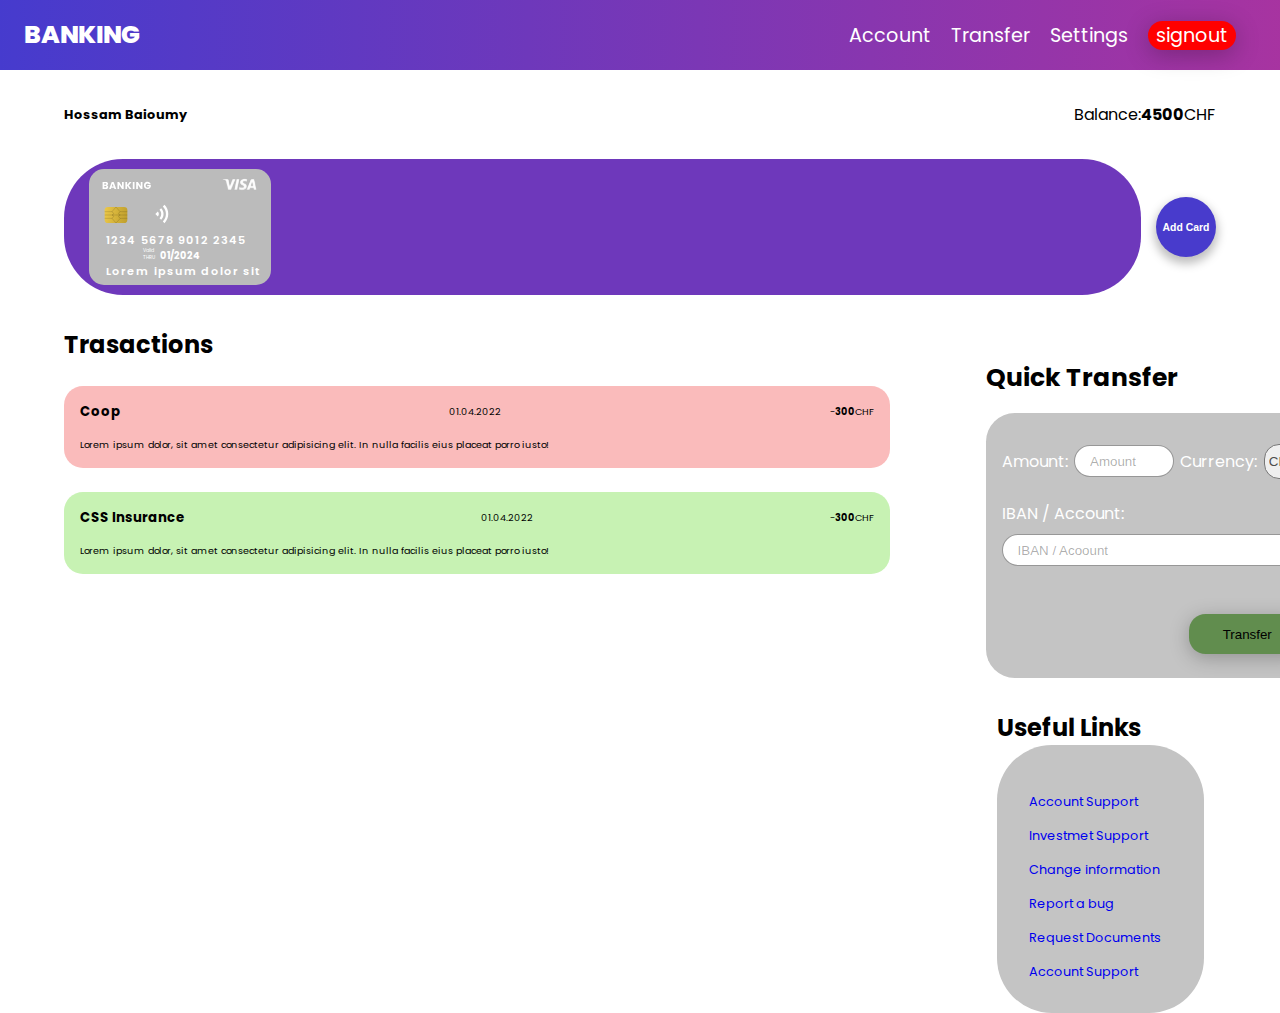
==== user.html @ 1e7fe4a4 "V1 HTML & CSS with out JavaScript yet" ====
<!DOCTYPE html>
<html lang="en">
  <head>
    <meta charset="UTF-8" />
    <meta http-equiv="X-UA-Compatible" content="IE=edge" />
    <meta name="viewport" content="width=device-width, initial-scale=1.0" />
    <!--Matrial icons -->
    <link
      href="https://fonts.googleapis.com/icon?family=Material+Icons"
      rel="stylesheet"
    />
    <!--Main style sheet-->
    <link rel="stylesheet" href="./style.css" />
    <!--Main script-->
    <script src="./script.js" defer></script>
    <title>User page</title>
  </head>
  <body>
    <!--Main Nav-->
    <nav>
      <h1>banking</h1>
      <ul>
        <li><a href="#">Account</a></li>
        <li><a href="#">Transfer</a></li>
        <li><a href="#">Settings</a></li>
        <li>
          <a href="./index.html">signout</a>
        </li>
      </ul>
    </nav>
    <!--Main nav End -->
    <!--Main section start-->
    <section class="information-section">
      <h2 id="username">User-name</h2>
      <p>Balance:<strong id="balance123">6000</strong>CHF</p>
    </section>
    <section class="slider">
      <ul class="Card-slider">
        <li class="visa-card">
          <h3 class="visanumber">1234 5678 9012 2345</h3>
          <h4 class="valid-number">
            Valid<br />
            THRU<strong>01/2024</strong>
          </h4>
          <h3 class="user-name">Lorem ipsum dolor sit</h3>
        </li>
      </ul>

      <button class="add-new-card" role="button">Add Card</button>
    </section>
    <div class="column-wraper">
      <!--Main section End -->
      <section class="side-col">
        <!--Start Quick Transfer -->
        <fieldset>
          <legend class="quick-transfer">Quick Transfer</legend>
          <form
            action="#"
            method="post"
            autocomplete="on"
            id="userPageTransfer"
          >
            <div class="first-row-form">
              <label for="amount">Amount:</label>
              <input
                type="number"
                name="amount"
                id="amount"
                placeholder="Amount "
              />
              <label for="currency">Currency:</label>
              <select name="currency" id="currency">
                <option value="CHF">CHF</option>
                <option value="euro">&euro;</option>
                <option value="dollar">&dollar;</option>
                <option value="Englishpound">&pound;</option>
              </select>
            </div>
            <label for="iban-account">IBAN / Account:</label>
            <input
              type="text"
              name="iban-account"
              id="iban-accont"
              placeholder="IBAN / Acoount"
            />
            <button type="submit">Transfer</button>
          </form>
        </fieldset>
        <!--End Quick Transfer -->
        <!--Start Useful Links "Disktop virsion only" -->
        <section class="useful-links-section">
          <h2>Useful Links</h2>
          <ul class="useful-links-list">
            <li><a href="#">Account Support</a></li>
            <li><a href="#">Investmet Support</a></li>
            <li><a href="#">Change information</a></li>
            <li><a href="#">Report a bug</a></li>
            <li><a href="#">Request Documents</a></li>
            <li><a href="#">Account Support</a></li>
          </ul>
        </section>
        <!--End Useful Links "Disktop virsion only" -->
      </section>
      <!--Start Trasactions  -->
      <section>
        <h2>Trasactions</h2>
        <ul class="transaction-list">
          <li class="withdraw">
            <div class="transaction-name-row">
              <h5>Coop</h5>
              <p>01.04.2022</p>
              <p>-<strong>300</strong>CHF</p>
            </div>
            <p>
              Lorem ipsum dolor, sit amet consectetur adipisicing elit. In nulla
              facilis eius placeat porro iusto!
            </p>
          </li>
          <li class="deposit">
            <div class="transaction-name-row">
              <h5>CSS Insurance</h5>
              <p>01.04.2022</p>
              <p>-<strong>300</strong>CHF</p>
            </div>
            <p>
              Lorem ipsum dolor, sit amet consectetur adipisicing elit. In nulla
              facilis eius placeat porro iusto!
            </p>
          </li>
        </ul>
      </section>
      <!--End Trasactions  -->
    </div>
  </body>
</html>
---- style.css ----
@import url("https://fonts.googleapis.com/css2?family=Poppins:wght@100;300;400;500;600;700;800;900&display=swap");

*,
*::after,
*::before {
  box-sizing: border-box;
  -moz-box-sizing: border-box;

  margin: 0;
  padding: 0;
}

:root {
  --main-blue: #493bcc;
  --main-purple: #a334a2;
  --main-rose: #e93982;
  --main-yellow: #f8d776;
  --diffused-black: #212121;
  --h1-size-look: 3.052rem;
  --h2-size-look: 2.441rem;
  --h3-size-look: 1.953rem;
  --h4-size-look: 1.563rem;
  --h5-size-look: 1.25rem;
  --h6-size-look: 1rem;
  --p-size-look: 1rem;
}

html {
  scroll-behavior: smooth;
}
body {
  font-family: "poppins", sans-serif;
  font-size: 16px;
}
.container {
  display: flex;
  flex-wrap: wrap;
  justify-content: space-around;
  align-items: center;
}
ul {
  list-style: none;
}
/* Start main nav */
nav {
  display: flex;
  justify-content: space-between;
  align-items: center;
  padding: 1rem 1.5rem;
  width: 100%;
  background: linear-gradient(90.81deg, #3a3cd3 -12.23%, #af339d 108.13%);
}
nav h1 {
  text-transform: uppercase;
  font-weight: 800;
  font-size: var(--h4-size-look);
  color: white;
}
a {
  text-decoration: none;
}

nav ul {
  display: flex;
  list-style: none;
  font-size: 0.5rem;
  flex-direction: column;
}
@media (min-width: 700px) {
  nav ul {
    flex-direction: row;
    font-size: 1.2rem;
  }
}

nav ul li {
  margin-right: 20px;
}
nav ul li:last-child {
  background-color: red;
  text-align: center;
  width: 5.5rem;
  border-radius: 20.6058px;
  box-shadow: 0px 5.08455px 24.1516px rgba(0, 0, 0, 0.25);
}

nav a {
  color: white;
}
/* End main nav */
/* Start form style */
main {
  display: flex;
  flex-direction: column;
}
form {
  display: flex;
  flex-direction: column;
  background-image: linear-gradient(
    133.55deg,
    #493bcc -14.43%,
    #a434a2 104.88%
  );
  width: max-content;
  border-radius: 28.7161px;
  padding: 1.5rem 1rem;
  margin-top: 1rem;
  min-width: 15vw;
}
.login-form {
  min-width: 60vw;
}
form input {
  margin: 0.5rem 0;
  padding-left: 15px;
  height: 2rem;
  border-radius: 39.2453px;
  border: 1px solid rgba(0, 0, 0, 0.408);
  min-width: 19rem;
}

form input::placeholder {
  color: rgba(0, 0, 0, 0.326);
}
form label {
  color: white;
  font-size: 1rem;
}
form a {
  font-size: 0.6rem;
  color: var(--main-yellow);
  margin-bottom: 0.5rem;
}
form button {
  width: 7.3rem;
  height: 2.5rem;
  border-radius: 6.03093px;
  border: none;
  align-self: flex-end;
  margin-top: 2.5rem;
  background-color: white;
}
form button:hover {
  background-color: var(--main-yellow);
}
form p {
  font-size: 0.7rem;
  color: white;
  margin-top: 0.5rem;
}
form p::before {
  content: "*";
  color: red;
  font-size: 0.8rem;
  margin-right: 0.5rem;
}
/* End form style */
/* Start support card*/
aside {
  display: flex;
  flex-direction: column;
  padding: 1rem 1.5rem;
  background: rgba(196, 196, 196, 0.09);
  box-shadow: 0px 3.66px 3.66px rgba(0, 0, 0, 0.25);
  backdrop-filter: blur(10.98px);
  border-radius: 27.45px;
  margin-top: 2rem;
}
aside article {
  display: flex;
  flex-direction: column;

  padding: 1rem 0.7rem;
}
aside article a {
  display: flex;
  align-items: center;
}
/* End support card*/
/*#########################################################################
User Page starterd
*/
/*Start Information Section*/
.information-section {
  display: flex;
  justify-content: space-between;
  align-items: center;
  margin-top: 2rem;
  width: 90%;
  margin-left: auto;
  margin-right: auto;
}
.information-section h2 {
  font-size: 0.8rem;
}
/*End Information Section*/

/*Start Visa Card style*/
.slider,
fieldset {
  width: 90%;
  margin-left: auto;
  margin-right: auto;
  margin-top: 2rem;
  border: none;
  display: flex;
  align-items: center;
}
section {
  width: 90%;
  margin-left: auto;
  margin-right: auto;
  margin-top: 2rem;
}

.Card-slider {
  display: flex;
  background-color: #6e38bb;
  width: 100%;
  border-radius: 59px;
  margin-right: 15px;
  padding: 10px 25px;
}
/*############ Add Button ###########3*/
.add-new-card {
  width: 60px;
  height: 60px;
  border-radius: 50%;
  background: #483bcc;
  box-shadow: 0px 5px 10px 2px rgba(0, 0, 0, 0.25);
  -webkit-border-radius: 50%;
  -moz-border-radius: 50%;
  -ms-border-radius: 50%;
  -o-border-radius: 50%;
  color: white;
  font-size: 0.65rem;
  font-weight: 800;
  border: none;
  flex-shrink: 0;
  flex-basis: 60px;
}

.button-wraper {
  display: flex;
  flex-direction: column;
  justify-content: center;
  align-items: center;
}
.button-wraper h4 {
  font-size: 0.7rem;
  margin-top: 1rem;
}
.visa-card {
  width: 182px;
  height: 116px;
  background-image: url(./img/VisaCard/Visa\ card.svg);
  position: relative;
}
.visanumber,
.user-name {
  font-size: 0.7rem;
  position: absolute;
  font-weight: 600;
  letter-spacing: 0.1em;
  color: white;
}
.valid-number {
  font-size: 0.3rem;
  position: absolute;
  bottom: 24px;
  left: 54px;
  font-weight: 400;
  line-height: 0.3rem;
  color: white;
}
.valid-number strong {
  font-size: 0.6rem;
  margin-left: 0.3rem;
}
.visanumber {
  top: 63px;
  left: 17px;
}
.user-name {
  bottom: 5px;
  left: 17px;
}
/*End Visa Card style*/
/*Start Quick Transfer style*/
.quick-transfer {
  font-size: var(--h4-size-look);
  font-weight: 700;
}
#userPageTransfer {
  width: 100%;
  max-width: 100%;
  background-image: none;
  background-color: #c4c4c4 !important;
}
.first-row-form {
  width: 260px;
  display: flex;
  align-items: center;

  gap: 0.4rem;
  margin-bottom: 1rem;
}
#amount {
  width: 100px;
  min-width: 100px;
}
#currency {
  height: 35px;
  border-radius: 15px;
  -webkit-border-radius: 15px;
  -moz-border-radius: 15px;
  -ms-border-radius: 15px;
  -o-border-radius: 15px;
  color: #4d4d4d;
}
#userPageTransfer button {
  background: #618d4e;
  box-shadow: 0px 4.08847px 19.4202px rgba(0, 0, 0, 0.25);
  border-radius: 16.5691px;
}
/*End Quick Transfer style*/
/*Start Useful links*/
.useful-links-section {
  display: none;
}
.useful-links-list {
  background-color: #c4c4c4;
  border-radius: 55px;
  padding: 2rem;
}
.useful-links-list li {
  margin-top: 1rem;
  font-size: 0.8rem;
}
/*End Useful links*/

/*Start Transactions*/

.transaction-list {
  display: flex;
  flex-direction: column;
}
.transaction-list p {
  font-size: 0.6rem;
}
.withdraw {
  background-color: #fabbbb;
  border-radius: 19px;
  padding: 0 1rem 1rem 1rem;
  margin-top: 1.5rem;
}
.deposit {
  background-color: #c7f2b3;
  border-radius: 19px;
  padding: 0 1rem 1rem 1rem;
  margin-top: 1.5rem;
}
.deposit:hover,
.withdraw:hover {
  box-shadow: 0px 0px 16px 1px rgba(0, 0, 0, 0.25);
}

.transaction-name-row {
  display: flex;
  justify-content: space-between;
  align-items: center;
  margin: 1rem 0;
}
/*End Transactions*/
/*#########################################################################
/* Start Desktop strucure col*/
@media (min-width: 700px) {
  .column-wraper {
    width: 90%;
    margin-left: auto;
    margin-right: auto;
    display: flex;
    flex-direction: row-reverse;
    gap: 6rem;
  }
  .useful-links-section {
    display: block;
  }
  .side-col {
    width: 20%;
  }
}

/* End Desktop strucure col*/
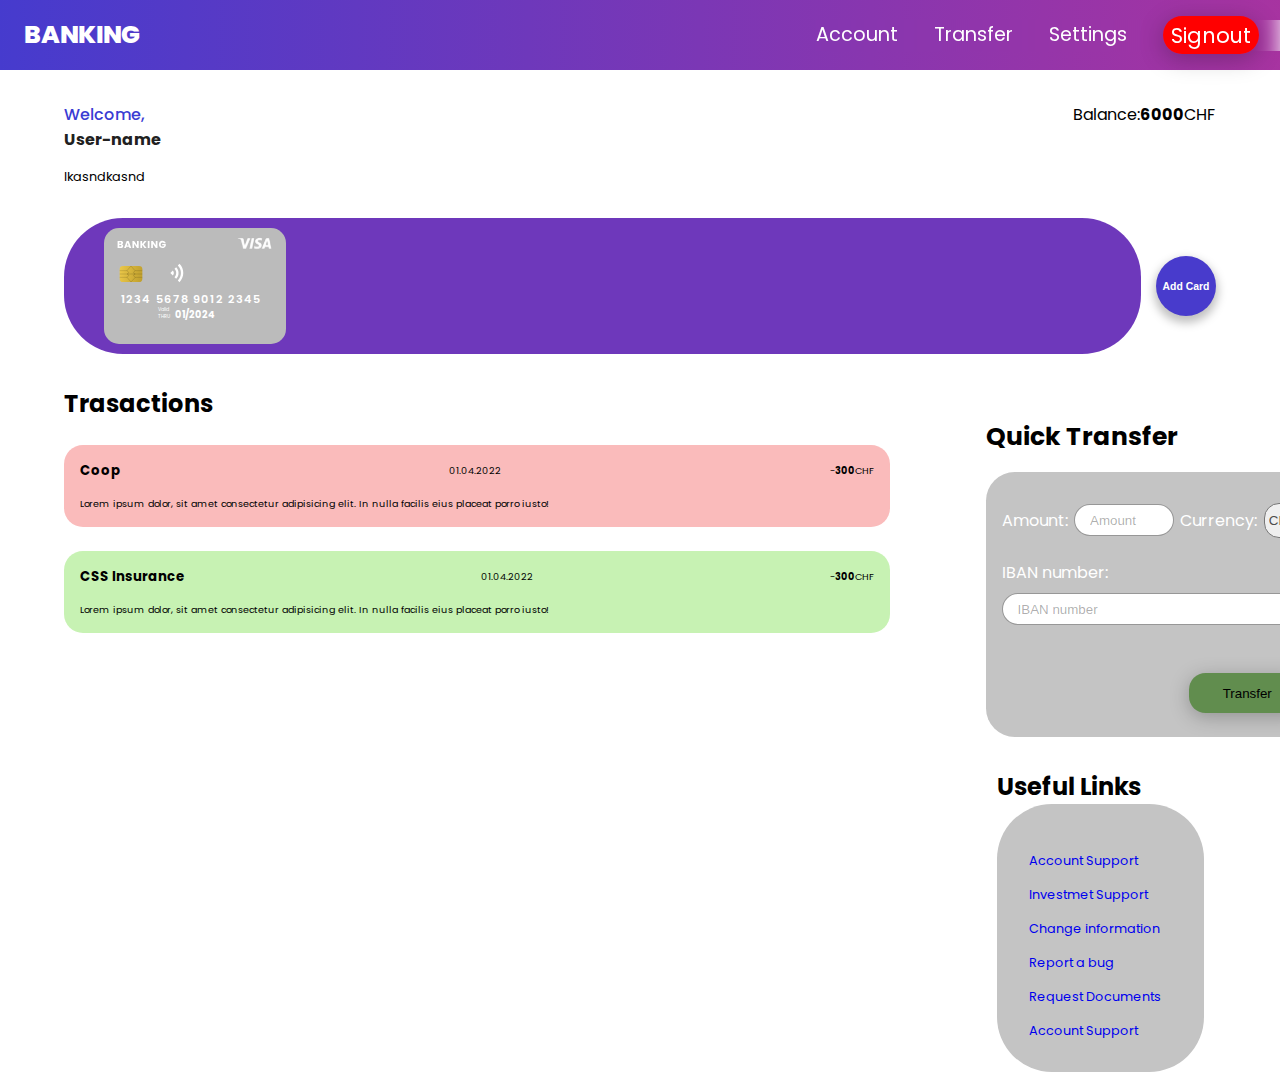
==== commit eecdc90e: "Banking Ui project v 1.0.0" ====
--- a/user.html
+++ b/user.html
@@ -12,54 +12,62 @@
     <!--Main style sheet-->
     <link rel="stylesheet" href="./style.css" />
     <!--Main script-->
-    <script src="./script.js" defer></script>
+
+    <script src="./userUi.js" defer></script>
+
     <title>User page</title>
   </head>
   <body>
     <!--Main Nav-->
-    <nav>
+    <nav class="userNav">
       <h1>banking</h1>
-      <ul>
+      <div class="nav-icon">
+        <span></span>
+        <span></span>
+        <span></span>
+      </div>
+      <ul class="nav-list">
         <li><a href="#">Account</a></li>
         <li><a href="#">Transfer</a></li>
         <li><a href="#">Settings</a></li>
         <li>
-          <a href="./index.html">signout</a>
+          <a href="./index.html">Signout</a>
         </li>
       </ul>
     </nav>
     <!--Main nav End -->
     <!--Main section start-->
     <section class="information-section">
-      <h2 id="username">User-name</h2>
+      <div class="userInformation">
+        <span style="color: #3a3cd3; font-weight: 500"
+          >Welcome,
+          <h2 id="username">User-name</h2></span
+        >
+        <h3 id="userIbanNumber">lkasndkasnd</h3>
+      </div>
       <p>Balance:<strong id="balance123">6000</strong>CHF</p>
     </section>
     <section class="slider">
       <ul class="Card-slider">
-        <li class="visa-card">
+        <li class="visa-card-1">
           <h3 class="visanumber">1234 5678 9012 2345</h3>
           <h4 class="valid-number">
             Valid<br />
             THRU<strong>01/2024</strong>
           </h4>
-          <h3 class="user-name">Lorem ipsum dolor sit</h3>
+          <h3 class="user-name" id="visaCardName"></h3>
         </li>
       </ul>
 
-      <button class="add-new-card" role="button">Add Card</button>
+      <button class="add-new-card" role="button" id="addCard">Add Card</button>
     </section>
     <div class="column-wraper">
       <!--Main section End -->
       <section class="side-col">
         <!--Start Quick Transfer -->
-        <fieldset>
+        <fieldset id="transferSection">
           <legend class="quick-transfer">Quick Transfer</legend>
-          <form
-            action="#"
-            method="post"
-            autocomplete="on"
-            id="userPageTransfer"
-          >
+          <form action="#" method="get" autocomplete="on" id="userPageTransfer">
             <div class="first-row-form">
               <label for="amount">Amount:</label>
               <input
@@ -76,14 +84,14 @@
                 <option value="Englishpound">&pound;</option>
               </select>
             </div>
-            <label for="iban-account">IBAN / Account:</label>
+            <label for="ibanAccount">IBAN number:</label>
             <input
               type="text"
               name="iban-account"
-              id="iban-accont"
-              placeholder="IBAN / Acoount"
+              id="ibanAaccont"
+              placeholder="IBAN number"
             />
-            <button type="submit">Transfer</button>
+            <button type="button" id="transferBtn">Transfer</button>
           </form>
         </fieldset>
         <!--End Quick Transfer -->
@@ -104,12 +112,13 @@
       <!--Start Trasactions  -->
       <section>
         <h2>Trasactions</h2>
-        <ul class="transaction-list">
-          <li class="withdraw">
+
+        <ul class="transaction-list" id="transactionContanier">
+          <li class="Withdrawal">
             <div class="transaction-name-row">
-              <h5>Coop</h5>
-              <p>01.04.2022</p>
-              <p>-<strong>300</strong>CHF</p>
+              <h5 class="transactiontype">Coop</h5>
+              <p class="transactiondate">01.04.2022</p>
+              <p>-<strong class="transactionAmmount">300</strong>CHF</p>
             </div>
             <p>
               Lorem ipsum dolor, sit amet consectetur adipisicing elit. In nulla
@@ -118,9 +127,9 @@
           </li>
           <li class="deposit">
             <div class="transaction-name-row">
-              <h5>CSS Insurance</h5>
-              <p>01.04.2022</p>
-              <p>-<strong>300</strong>CHF</p>
+              <h5 class="transactionType">CSS Insurance</h5>
+              <p class="transactiondate">01.04.2022</p>
+              <p>-<strong class="transactionAmmount">300</strong>CHF</p>
             </div>
             <p>
               Lorem ipsum dolor, sit amet consectetur adipisicing elit. In nulla
@@ -130,6 +139,20 @@
         </ul>
       </section>
       <!--End Trasactions  -->
+      <!-- Start Card Selector pop up   -->
+
+      <!-- <div class="popup-inputs">
+        <form action="get" action="" autocomplete="on" id="colorInput">
+          <label for="colorBrown">Brown</label>
+          <input
+            type="image"
+            src="./img/aerial-shot-beautiful-hintertux-glacier-sunlight.jpg"
+            alt="Brown card "
+          />
+        </form>
+      </div> -->
+
+      <!--End Card Selector pop up   -->
     </div>
   </body>
 </html>
--- a/style.css
+++ b/style.css
@@ -31,6 +31,7 @@
 body {
   font-family: "poppins", sans-serif;
   font-size: 16px;
+  overflow-x: hidden;
 }
 .container {
   display: flex;
@@ -49,6 +50,7 @@
   padding: 1rem 1.5rem;
   width: 100%;
   background: linear-gradient(90.81deg, #3a3cd3 -12.23%, #af339d 108.13%);
+  position: relative;
 }
 nav h1 {
   text-transform: uppercase;
@@ -63,25 +65,83 @@
 nav ul {
   display: flex;
   list-style: none;
-  font-size: 0.5rem;
-  flex-direction: column;
+  font-size: 1.5rem;
+  gap: 1rem;
+  flex-direction: column;
+}
+
+.nav-icon {
+  display: flex;
+  flex-direction: column;
+  gap: 0.5rem;
+  width: 45px;
+  height: 45px;
+  position: absolute;
+  right: 0;
+  top: 0;
+  transform: translate(-50%, 50%);
+  -webkit-transform: translate(-50%, 50%);
+  -moz-transform: translate(-50%, 50%);
+  -ms-transform: translate(-50%, 50%);
+  -o-transform: translate(-50%, 50%);
+  z-index: 15;
+}
+.nav-icon span {
+  background-color: white;
+  height: 0.3rem;
+}
+
+.nav-list {
+  position: fixed;
+  right: -200px;
+  top: 0;
+  height: 100vh;
+  padding-top: 8rem;
+  width: 50vw;
+  background: rgba(76, 75, 75, 0.09);
+  box-shadow: 0px 4px 4px rgba(0, 0, 0, 0.25);
+  backdrop-filter: blur(12px);
+  z-index: 10;
+  text-align: center;
+  z-index: 10;
+  transition: right 0.5s ease-in;
+  -webkit-transition: right 0.5s ease-in;
+  -moz-transition: right 0.5s ease-in;
+  -ms-transition: right 0.5s ease-in;
+  -o-transition: right 0.5s ease-in;
+}
+.active {
+  right: 0;
 }
 @media (min-width: 700px) {
   nav ul {
     flex-direction: row;
     font-size: 1.2rem;
+    background-color: transparent;
+  }
+  .nav-icon {
+    display: none;
+  }
+  .nav-list {
+    position: inherit;
+    height: inherit;
+    background: none;
+    box-shadow: none;
+    padding-top: 0;
   }
 }
 
 nav ul li {
   margin-right: 20px;
 }
-nav ul li:last-child {
+nav ul li:last-child a {
   background-color: red;
   text-align: center;
   width: 5.5rem;
   border-radius: 20.6058px;
   box-shadow: 0px 5.08455px 24.1516px rgba(0, 0, 0, 0.25);
+  font-size: 1.3rem;
+  padding: 0.3rem 0.5rem;
 }
 
 nav a {
@@ -131,7 +191,8 @@
   color: var(--main-yellow);
   margin-bottom: 0.5rem;
 }
-form button {
+form button,
+#loginBtn1 {
   width: 7.3rem;
   height: 2.5rem;
   border-radius: 6.03093px;
@@ -184,14 +245,24 @@
 .information-section {
   display: flex;
   justify-content: space-between;
-  align-items: center;
+  align-items: flex-start;
   margin-top: 2rem;
   width: 90%;
   margin-left: auto;
   margin-right: auto;
 }
+.userInformation {
+  display: flex;
+  flex-direction: column;
+  gap: 1rem;
+}
 .information-section h2 {
+  font-size: 1rem;
+  color: #212121;
+}
+.information-section h3 {
   font-size: 0.8rem;
+  font-weight: 400;
 }
 /*End Information Section*/
 
@@ -250,11 +321,36 @@
   font-size: 0.7rem;
   margin-top: 1rem;
 }
-.visa-card {
+.visa-card-1 {
   width: 182px;
   height: 116px;
-  background-image: url(./img/VisaCard/Visa\ card.svg);
+  background-image: url(./img/VisaCard/Visa-card.svg);
   position: relative;
+  margin-left: 15px;
+}
+.visa-card-2 {
+  width: 182px;
+  height: 116px;
+  background-image: url(./img/VisaCard/MasterCrad-trans-Logo.svg);
+  position: relative;
+  margin-left: 15px;
+  border-radius: 15px;
+  -webkit-border-radius: 15px;
+  -moz-border-radius: 15px;
+  -ms-border-radius: 15px;
+  -o-border-radius: 15px;
+}
+.visa-card-3 {
+  width: 182px;
+  height: 116px;
+  background-image: url(./img/VisaCard/MasterCrad-Logo.svg);
+  position: relative;
+  margin-left: 15px;
+  border-radius: 15px;
+  -webkit-border-radius: 15px;
+  -moz-border-radius: 15px;
+  -ms-border-radius: 15px;
+  -o-border-radius: 15px;
 }
 .visanumber,
 .user-name {
@@ -297,6 +393,7 @@
   background-image: none;
   background-color: #c4c4c4 !important;
 }
+
 .first-row-form {
   width: 260px;
   display: flex;
@@ -344,11 +441,25 @@
 .transaction-list {
   display: flex;
   flex-direction: column;
+  height: 500px;
+  overflow-y: auto;
+}
+.transaction-list::-webkit-scrollbar {
+  width: 1rem;
+}
+.transaction-list::-webkit-scrollbar-track {
+  background-color: #3a3cd3;
+  border-radius: 10px;
+}
+.transaction-list::-webkit-scrollbar-thumb {
+  background-color: #af339d;
+  height: 20px;
+  border-radius: 10px;
 }
 .transaction-list p {
   font-size: 0.6rem;
 }
-.withdraw {
+.Withdrawal {
   background-color: #fabbbb;
   border-radius: 19px;
   padding: 0 1rem 1rem 1rem;
@@ -361,7 +472,7 @@
   margin-top: 1.5rem;
 }
 .deposit:hover,
-.withdraw:hover {
+.Withdrawal:hover {
   box-shadow: 0px 0px 16px 1px rgba(0, 0, 0, 0.25);
 }
 
